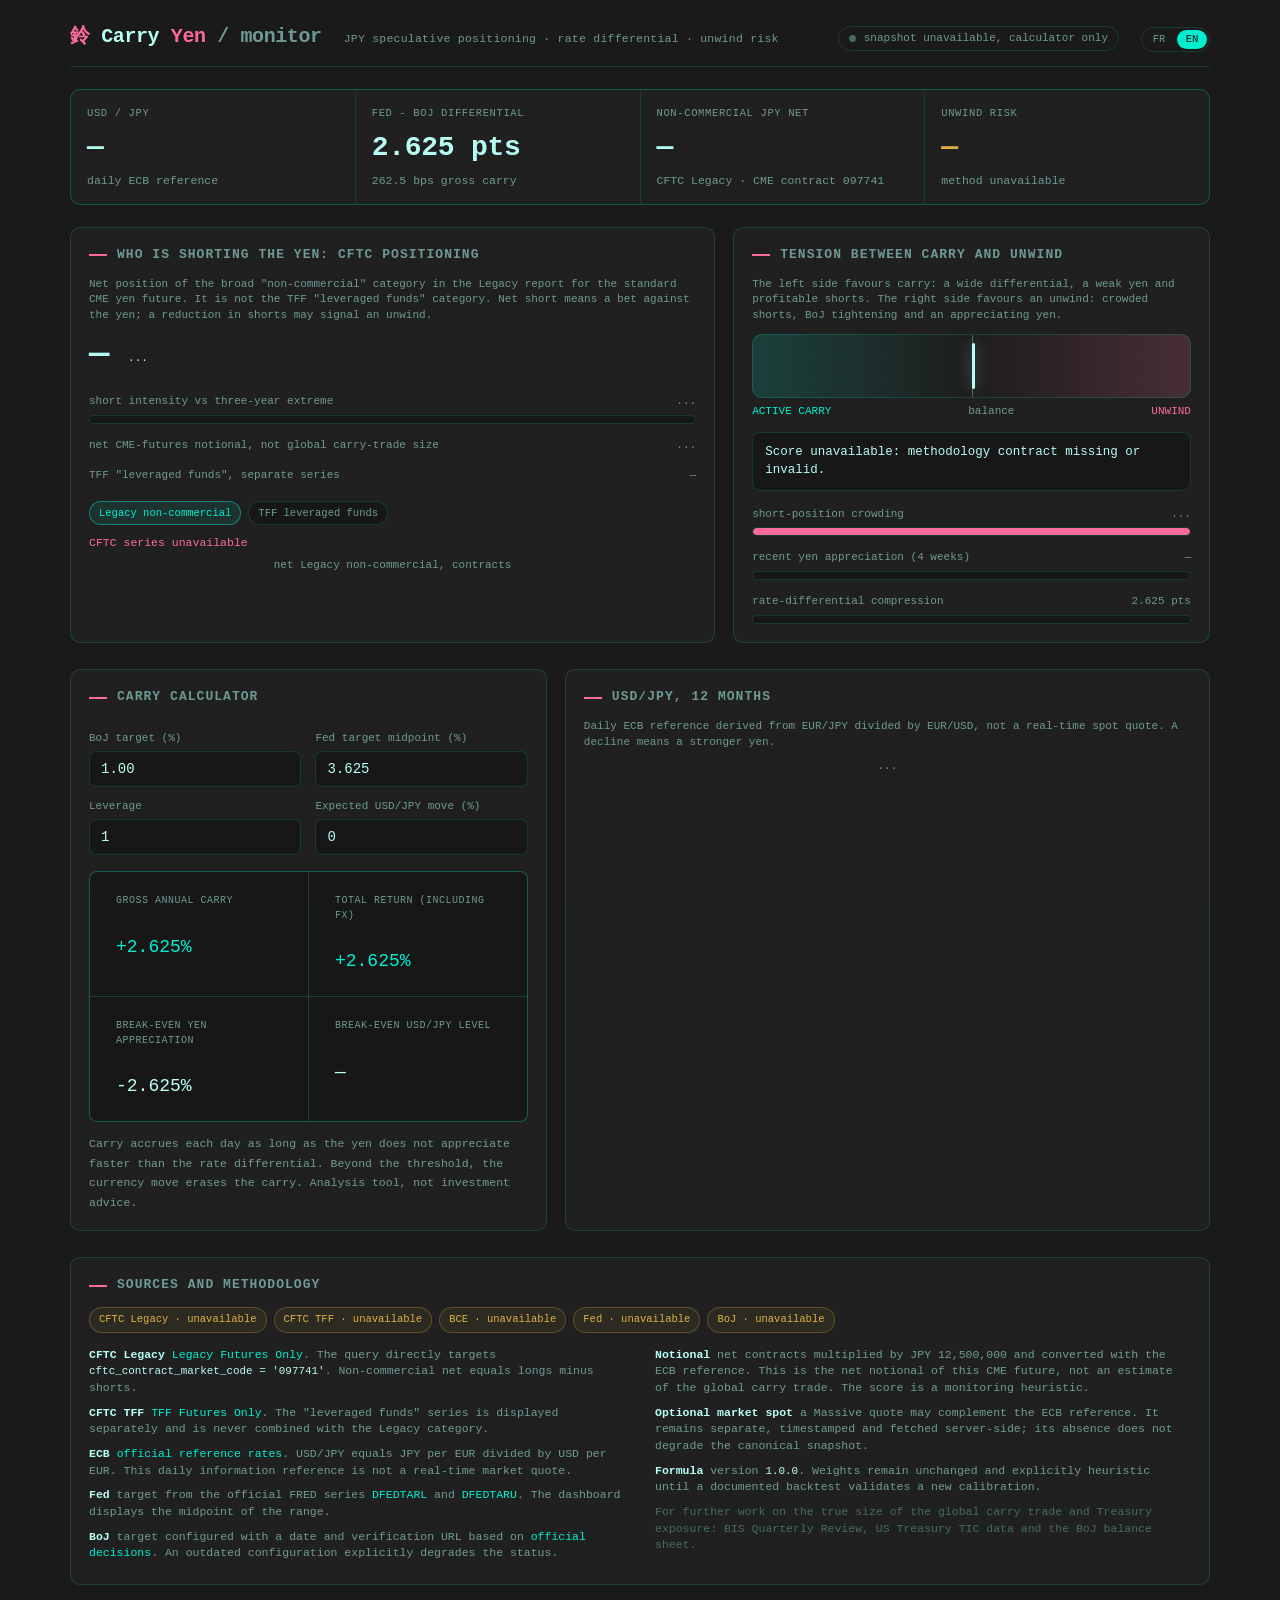
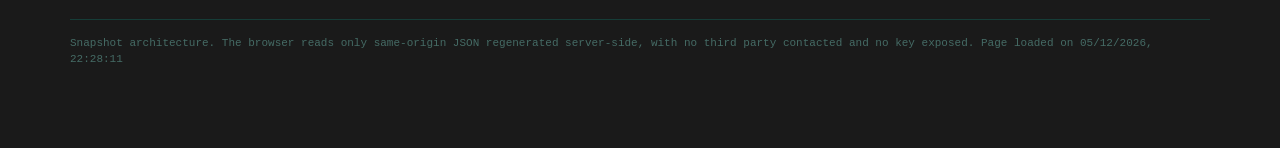
==== web/en/index.html @ 07824691 "feat: add complete English YCT interface" ====
<!doctype html>
<html lang="en">
<head>
<meta charset="utf-8">
<meta name="viewport" content="width=device-width, initial-scale=1">
<meta http-equiv="Content-Security-Policy" content="default-src 'none'; script-src 'self'; style-src 'self' 'unsafe-inline'; img-src 'self' data:; font-src 'self'; connect-src 'self'; base-uri 'none'; frame-ancestors 'none'; form-action 'none'">
<meta name="referrer" content="no-referrer">
<title>Carry Yen, JPY carry-trade and speculative-positioning monitor</title>
<meta name="description" content="Yen carry-trade monitor based on CFTC positioning, the ECB USD/JPY reference and the Fed-BoJ rate differential.">
<link rel="canonical" href="https://yct.l0g.fr/en/">
<link rel="alternate" hreflang="fr" href="https://yct.l0g.fr/">
<link rel="alternate" hreflang="en" href="https://yct.l0g.fr/en/">
<link rel="alternate" hreflang="x-default" href="https://yct.l0g.fr/">
<link rel="stylesheet" href="../app.css?v=ff2c70cbd0ec">
</head>
<body>
<div class="wrap">

  <header class="tape">
    <h1 class="brand"><b>鈴</b> Carry <b>Yen</b> <span class="v">/ monitor</span></h1>
    <div class="tag">JPY speculative positioning &middot; rate differential &middot; unwind risk</div>
    <div class="pill"><span class="dot" id="statusDot"></span><span id="statusTxt">loading...</span></div>
    <nav class="languages" aria-label="Language"><a href="/" lang="fr">FR</a><a href="/en/" lang="en" aria-current="page">EN</a></nav>
  </header>

  <div class="kpis" id="kpis">
    <div class="kpi"><div class="lbl">USD / JPY</div><div class="val" id="kSpot">...</div><div class="sub" id="kSpotSub">daily ECB reference</div><div class="sub market" id="kMarketSub" hidden></div></div>
    <div class="kpi"><div class="lbl">Fed - BoJ differential</div><div class="val" id="kDiff">...</div><div class="sub" id="kDiffSub">annualised gross carry</div></div>
    <div class="kpi"><div class="lbl">Non-commercial JPY net</div><div class="val" id="kNet">...</div><div class="sub" id="kNetSub">CFTC Legacy &middot; CME contract 097741</div></div>
    <div class="kpi"><div class="lbl">Unwind risk</div><div class="val" id="kRisk">...</div><div class="sub" id="kRiskSub">heuristic composite</div></div>
  </div>

  <div class="grid2">
    <section class="card">
      <h2>Who is shorting the yen: CFTC positioning</h2>
      <div class="cap">Net position of the broad "non-commercial" category in the Legacy report for the standard CME yen future. It is not the TFF "leveraged funds" category. Net short means a bet against the yen; a reduction in shorts may signal an unwind.</div>
      <div class="gauge">
        <span class="gnum" id="netBig">...</span><span class="gtag" id="netTag">...</span>
        <div class="meterrow">
          <div class="ml"><span>short intensity vs three-year extreme</span><span id="crowdPct">...</span></div>
          <div class="track"><div class="fill" id="crowdFill" style="width:0%;background:var(--yen)"></div></div>
        </div>
        <div class="meterrow">
          <div class="ml"><span>net CME-futures notional, not global carry-trade size</span><span id="notional">...</span></div>
        </div>
        <div class="meterrow">
          <div class="ml"><span>TFF "leveraged funds", separate series</span><span id="tffNet">...</span></div>
        </div>
      </div>
      <div style="margin-top:18px">
        <div class="series-toggle" aria-label="Displayed positioning series">
          <button type="button" id="toggleLegacy" class="active" aria-pressed="true">Legacy non-commercial</button>
          <button type="button" id="toggleTff" aria-pressed="false">TFF leveraged funds</button>
        </div>
        <div id="cotChart"></div>
        <div class="chartcap"><span id="cotStart"></span><span id="cotChartLabel">non-commercial net, contracts (JPY 12.5m each)</span><span id="cotEnd"></span></div>
      </div>
    </section>

    <section class="card">
      <h2>Tension between carry and unwind</h2>
      <div class="cap">The left side favours carry: a wide differential, a weak yen and profitable shorts. The right side favours an unwind: crowded shorts, BoJ tightening and an appreciating yen.</div>
      <div class="tension"><div class="tcenter"></div><div class="needle" id="needle" style="left:50%"></div></div>
      <div class="tlabels"><span class="l">ACTIVE CARRY</span><span>balance</span><span class="r">UNWIND</span></div>
      <div class="verdict" id="verdict">assessment in progress...</div>
      <div class="meterrow" style="margin-top:16px">
        <div class="ml"><span>short-position crowding</span><span id="c1">...</span></div>
        <div class="track"><div class="fill" id="f1" style="background:var(--yen)"></div></div>
      </div>
      <div class="meterrow">
        <div class="ml"><span>recent yen appreciation (4 weeks)</span><span id="c2">...</span></div>
        <div class="track"><div class="fill" id="f2" style="background:var(--yen)"></div></div>
      </div>
      <div class="meterrow">
        <div class="ml"><span>rate-differential compression</span><span id="c3">...</span></div>
        <div class="track"><div class="fill" id="f3" style="background:var(--yen)"></div></div>
      </div>
    </section>
  </div>

  <div class="grid2 rev">
    <section class="card calc">
      <h2>Carry calculator</h2>
      <div class="calcgrid">
        <div><label for="iBoj">BoJ target (%)</label><input id="iBoj" type="number" step="0.05" value="1.00"></div>
        <div><label for="iFed">Fed target midpoint (%)</label><input id="iFed" type="number" step="0.05" value="3.625"></div>
        <div><label for="iLev">Leverage</label><input id="iLev" type="number" step="0.5" value="1"></div>
        <div><label for="iMove">Expected USD/JPY move (%)</label><input id="iMove" type="number" step="0.5" value="0"></div>
      </div>
      <div class="out">
        <div><div class="ol">Gross annual carry</div><div class="ov" id="oCarry">...</div></div>
        <div><div class="ol">Total return (including FX)</div><div class="ov" id="oTotal">...</div></div>
        <div><div class="ol">Break-even yen appreciation</div><div class="ov" id="oBreak">...</div></div>
        <div><div class="ol">Break-even USD/JPY level</div><div class="ov" id="oLevel">...</div></div>
      </div>
      <div class="note" style="margin-top:12px">Carry accrues each day as long as the yen does not appreciate faster than the rate differential. Beyond the threshold, the currency move erases the carry. Analysis tool, not investment advice.</div>
    </section>

    <section class="card">
      <h2>USD/JPY, 12 months</h2>
      <div class="cap">Daily ECB reference derived from EUR/JPY divided by EUR/USD, not a real-time spot quote. A decline means a stronger yen.</div>
      <div id="fxChart" style="margin-top:8px"></div>
      <div class="chartcap"><span id="fxStart"></span><span id="fxRange">...</span><span id="fxEnd"></span></div>
    </section>
  </div>

  <section class="card">
    <h2>Sources and methodology</h2>
    <div class="sourcehealth" id="sourceHealth" aria-label="Source freshness"></div>
    <div class="sources">
      <p><b style="color:var(--text)">CFTC Legacy</b> <a href="https://publicreporting.cftc.gov/resource/6dca-aqww.json" rel="noopener noreferrer">Legacy Futures Only</a>. The query directly targets <code>cftc_contract_market_code = '097741'</code>. Non-commercial net equals longs minus shorts.</p>
      <p><b style="color:var(--text)">CFTC TFF</b> <a href="https://publicreporting.cftc.gov/resource/gpe5-46if.json" rel="noopener noreferrer">TFF Futures Only</a>. The "leveraged funds" series is displayed separately and is never combined with the Legacy category.</p>
      <p><b style="color:var(--text)">ECB</b> <a href="https://www.ecb.europa.eu/stats/policy_and_exchange_rates/euro_reference_exchange_rates/html/index.en.html" rel="noopener noreferrer">official reference rates</a>. USD/JPY equals JPY per EUR divided by USD per EUR. This daily information reference is not a real-time market quote.</p>
      <p><b style="color:var(--text)">Fed</b> target from the official FRED series <a href="https://fred.stlouisfed.org/series/DFEDTARL" rel="noopener noreferrer">DFEDTARL</a> and <a href="https://fred.stlouisfed.org/series/DFEDTARU" rel="noopener noreferrer">DFEDTARU</a>. The dashboard displays the midpoint of the range.</p>
      <p><b style="color:var(--text)">BoJ</b> target configured with a date and verification URL based on <a href="https://www.boj.or.jp/en/mopo/mpmdeci/index.htm" rel="noopener noreferrer">official decisions</a>. An outdated configuration explicitly degrades the status.</p>
      <p><b style="color:var(--text)">Notional</b> net contracts multiplied by JPY 12,500,000 and converted with the ECB reference. This is the net notional of this CME future, not an estimate of the global carry trade. The score is a monitoring heuristic.</p>
      <p><b style="color:var(--text)">Optional market spot</b> a Massive quote may complement the ECB reference. It remains separate, timestamped and fetched server-side; its absence does not degrade the canonical snapshot.</p>
      <p><b style="color:var(--text)">Formula</b> version <code>1.0.0</code>. Weights remain unchanged and explicitly heuristic until a documented backtest validates a new calibration.</p>
      <p style="color:var(--faint)">For further work on the true size of the global carry trade and Treasury exposure: BIS Quarterly Review, US Treasury TIC data and the BoJ balance sheet.</p>
    </div>
  </section>

  <footer>
    Snapshot architecture. The browser reads only same-origin JSON regenerated server-side, with no third party contacted and no key exposed. <span id="ts"></span>
  </footer>

</div>
<script src="../app.js?v=fd0c85ee4323"></script>
</body>
</html>
---- web/app.css ----
:root{
  --bg:#1a1a1a; --panel:#202020; --panel2:#171717; --line:rgba(0,240,208,.16);
  --text:#b8fff5; --dim:#6f9b94; --faint:#456b65;
  --usd:#00f0d0;        /* pôle dollar / carry actif (accent cyan signature) */
  --yen:#ff6b9d;        /* pôle yen / risque de débouclage (prompt rose) */
  --gold:#e0b341;       /* rendement / neutre (ambre terminal) */
  --ok:#00f0d0;
  --mono:ui-monospace,SFMono-Regular,"SF Mono","Share Tech Mono",Menlo,Consolas,monospace;
  --sans:var(--mono);
}
*{box-sizing:border-box}
html,body{margin:0;background:var(--bg);color:var(--text);font-family:var(--sans)}
body{-webkit-font-smoothing:antialiased;line-height:1.45}
body::after{content:"";position:fixed;inset:0;pointer-events:none;z-index:9;
  background:repeating-linear-gradient(0deg, rgba(0,0,0,0) 0, rgba(0,0,0,0) 2px, rgba(0,0,0,.10) 3px);
  mix-blend-mode:multiply;opacity:.5}
::selection{background:var(--usd);color:#0a0a0a}
a{color:var(--usd);text-decoration:none}
a:hover{background:var(--usd);color:#0a0a0a}
.wrap{max-width:1180px;margin:0 auto;padding:22px 20px 80px}

/* En-tête tape */
header.tape{display:flex;flex-wrap:wrap;align-items:baseline;gap:14px 22px;
  border-bottom:1px solid var(--line);padding-bottom:14px;margin-bottom:22px}
.brand{font-weight:800;font-size:20px;letter-spacing:-.02em;margin:0;line-height:inherit}
.brand b{color:var(--yen)}
.brand .v{color:var(--dim);font-weight:600}
.tag{font-family:var(--mono);font-size:11.5px;color:var(--dim);letter-spacing:.02em}
.pill{margin-left:auto;font-family:var(--mono);font-size:11px;color:var(--dim);
  border:1px solid var(--line);border-radius:999px;padding:4px 10px;display:flex;gap:8px;align-items:center}
.languages{display:flex;gap:3px;font-family:var(--mono);font-size:10.5px;border:1px solid var(--line);border-radius:999px;padding:2px}
.languages a{display:inline-flex;align-items:center;justify-content:center;min-width:30px;padding:2px 7px;border-radius:999px;color:var(--dim)}
.languages a:hover,.languages a:focus-visible{background:rgba(0,240,208,.1);color:var(--text);outline:none}
.languages a[aria-current="page"]{background:var(--usd);color:#0a0a0a}
.dot{width:7px;height:7px;border-radius:50%;background:var(--faint)}
.dot.live{background:var(--ok);box-shadow:0 0 0 0 rgba(0,240,208,.6);animation:p 2.4s infinite}
.dot.warn{background:var(--gold);box-shadow:0 0 8px rgba(224,179,65,.45)}
@keyframes p{0%{box-shadow:0 0 0 0 rgba(0,240,208,.55)}70%{box-shadow:0 0 0 6px rgba(0,240,208,0)}100%{box-shadow:0 0 0 0 rgba(0,240,208,0)}}

/* KPI rangée */
.kpis{display:grid;grid-template-columns:repeat(4,1fr);gap:1px;background:var(--line);
  border:1px solid var(--line);border-radius:10px;overflow:hidden;margin-bottom:22px}
.kpi{background:var(--panel);padding:16px 16px 14px}
.kpi .lbl{font-family:var(--mono);font-size:10.5px;letter-spacing:.06em;text-transform:uppercase;color:var(--dim)}
.kpi .val{font-family:var(--mono);font-size:28px;font-weight:600;margin-top:7px;letter-spacing:-.01em;
  font-variant-numeric:tabular-nums}
.kpi .sub{font-family:var(--mono);font-size:11.5px;color:var(--dim);margin-top:4px;font-variant-numeric:tabular-nums}
.kpi .sub.market{color:var(--gold)}
.up{color:var(--yen)} .down{color:var(--usd)} .flat{color:var(--dim)}

h2{font-size:13px;font-family:var(--mono);letter-spacing:.08em;text-transform:uppercase;
  color:var(--dim);font-weight:600;margin:0 0 12px;display:flex;align-items:center;gap:10px}
h2::before{content:"";width:18px;height:2px;background:var(--yen);display:inline-block}

.grid2{display:grid;grid-template-columns:1.15fr .85fr;gap:18px;margin-bottom:26px}
.grid2.rev{grid-template-columns:.85fr 1.15fr}
.card{background:var(--panel);border:1px solid var(--line);border-radius:10px;padding:18px}
.card .cap{font-family:var(--mono);font-size:11px;color:var(--dim);margin-bottom:6px}

/* Jauge d'attaque (positionnement) */
.gauge{margin-top:6px}
.gnum{font-family:var(--mono);font-size:34px;font-weight:600;font-variant-numeric:tabular-nums;letter-spacing:-.01em}
.gtag{display:inline-block;font-family:var(--mono);font-size:11px;padding:3px 9px;border-radius:5px;margin-left:10px;vertical-align:middle}
.gtag.short{background:rgba(255,107,157,.14);color:var(--yen);border:1px solid rgba(255,107,157,.4)}
.gtag.long{background:rgba(0,240,208,.14);color:var(--usd);border:1px solid rgba(0,240,208,.4)}
.meterrow{margin-top:14px}
.meterrow .ml{display:flex;justify-content:space-between;font-family:var(--mono);font-size:11px;color:var(--dim);margin-bottom:5px}
.track{height:9px;background:var(--panel2);border-radius:6px;position:relative;overflow:hidden;border:1px solid var(--line)}
.fill{height:100%;border-radius:6px;transition:width .6s ease}

/* Barre de tension bipolaire (signature) */
.tension{position:relative;height:64px;margin:10px 0 6px;border-radius:10px;overflow:hidden;
  background:linear-gradient(90deg, rgba(0,240,208,.16), rgba(23,23,23,.2) 50%, rgba(255,107,157,.18));
  border:1px solid var(--line)}
.tcenter{position:absolute;left:50%;top:0;bottom:0;width:1px;background:var(--faint)}
.needle{position:absolute;top:8px;bottom:8px;width:3px;border-radius:3px;background:var(--text);
  box-shadow:0 0 14px rgba(184,255,245,.5);transition:left .7s cubic-bezier(.2,.8,.2,1)}
.tlabels{display:flex;justify-content:space-between;font-family:var(--mono);font-size:11px;color:var(--dim);margin-top:4px}
.tlabels .l{color:var(--usd)} .tlabels .r{color:var(--yen)}
.verdict{font-family:var(--mono);font-size:12.5px;margin-top:12px;padding:10px 12px;border-radius:8px;
  background:var(--panel2);border:1px solid var(--line);color:var(--text)}

/* Calculateur */
.calc label{display:block;font-family:var(--mono);font-size:11px;color:var(--dim);margin:12px 0 4px}
.calc input{width:100%;background:var(--panel2);border:1px solid var(--line);color:var(--text);
  font-family:var(--mono);font-size:14px;padding:9px 11px;border-radius:7px;font-variant-numeric:tabular-nums}
.calc input:focus{outline:none;border-color:var(--usd)}
.calcgrid{display:grid;grid-template-columns:1fr 1fr;gap:0 14px}
.out{margin-top:16px;display:grid;grid-template-columns:1fr 1fr;gap:1px;background:var(--line);border:1px solid var(--line);border-radius:8px;overflow:hidden}
.out div{background:var(--panel2);padding:11px 13px}
.out .ol{font-family:var(--mono);font-size:10px;color:var(--dim);text-transform:uppercase;letter-spacing:.05em}
.out .ov{font-family:var(--mono);font-size:18px;font-variant-numeric:tabular-nums;margin-top:3px}

svg{display:block;width:100%;height:auto}
.chartcap{display:flex;justify-content:space-between;font-family:var(--mono);font-size:11px;color:var(--dim);margin-top:6px}
.series-toggle{display:flex;gap:7px;margin:0 0 10px;flex-wrap:wrap}
.series-toggle button{appearance:none;background:var(--panel2);color:var(--dim);border:1px solid var(--line);
  border-radius:999px;padding:5px 9px;font-family:var(--mono);font-size:10.5px;cursor:pointer}
.series-toggle button:hover,.series-toggle button:focus-visible{border-color:var(--usd);color:var(--text);outline:none}
.series-toggle button.active{background:rgba(0,240,208,.09);border-color:rgba(0,240,208,.45);color:var(--usd)}

.note{font-family:var(--mono);font-size:11.5px;color:var(--dim);line-height:1.7}
.sources{columns:2;column-gap:30px;font-family:var(--mono);font-size:11.5px;color:var(--dim)}
.sources p{margin:0 0 8px;break-inside:avoid}
.sources code{color:var(--text);font-family:var(--mono);font-size:.95em}
.sourcehealth{display:flex;flex-wrap:wrap;gap:7px;margin:0 0 14px}
.sourcechip{display:inline-flex;align-items:center;border-radius:999px;padding:4px 9px;
  font-family:var(--mono);font-size:10.5px;border:1px solid var(--line)}
.sourceok{color:var(--ok);background:rgba(0,240,208,.06)}
.sourcewarn{color:var(--gold);background:rgba(224,179,65,.07);border-color:rgba(224,179,65,.28)}
footer{margin-top:34px;border-top:1px solid var(--line);padding-top:16px;color:var(--faint);font-family:var(--mono);font-size:11px}
.err{color:var(--yen);font-family:var(--mono);font-size:11.5px}
@media(max-width:820px){
  .kpis{grid-template-columns:repeat(2,1fr)}
  .grid2,.grid2.rev{grid-template-columns:1fr}
  .sources{columns:1}
}
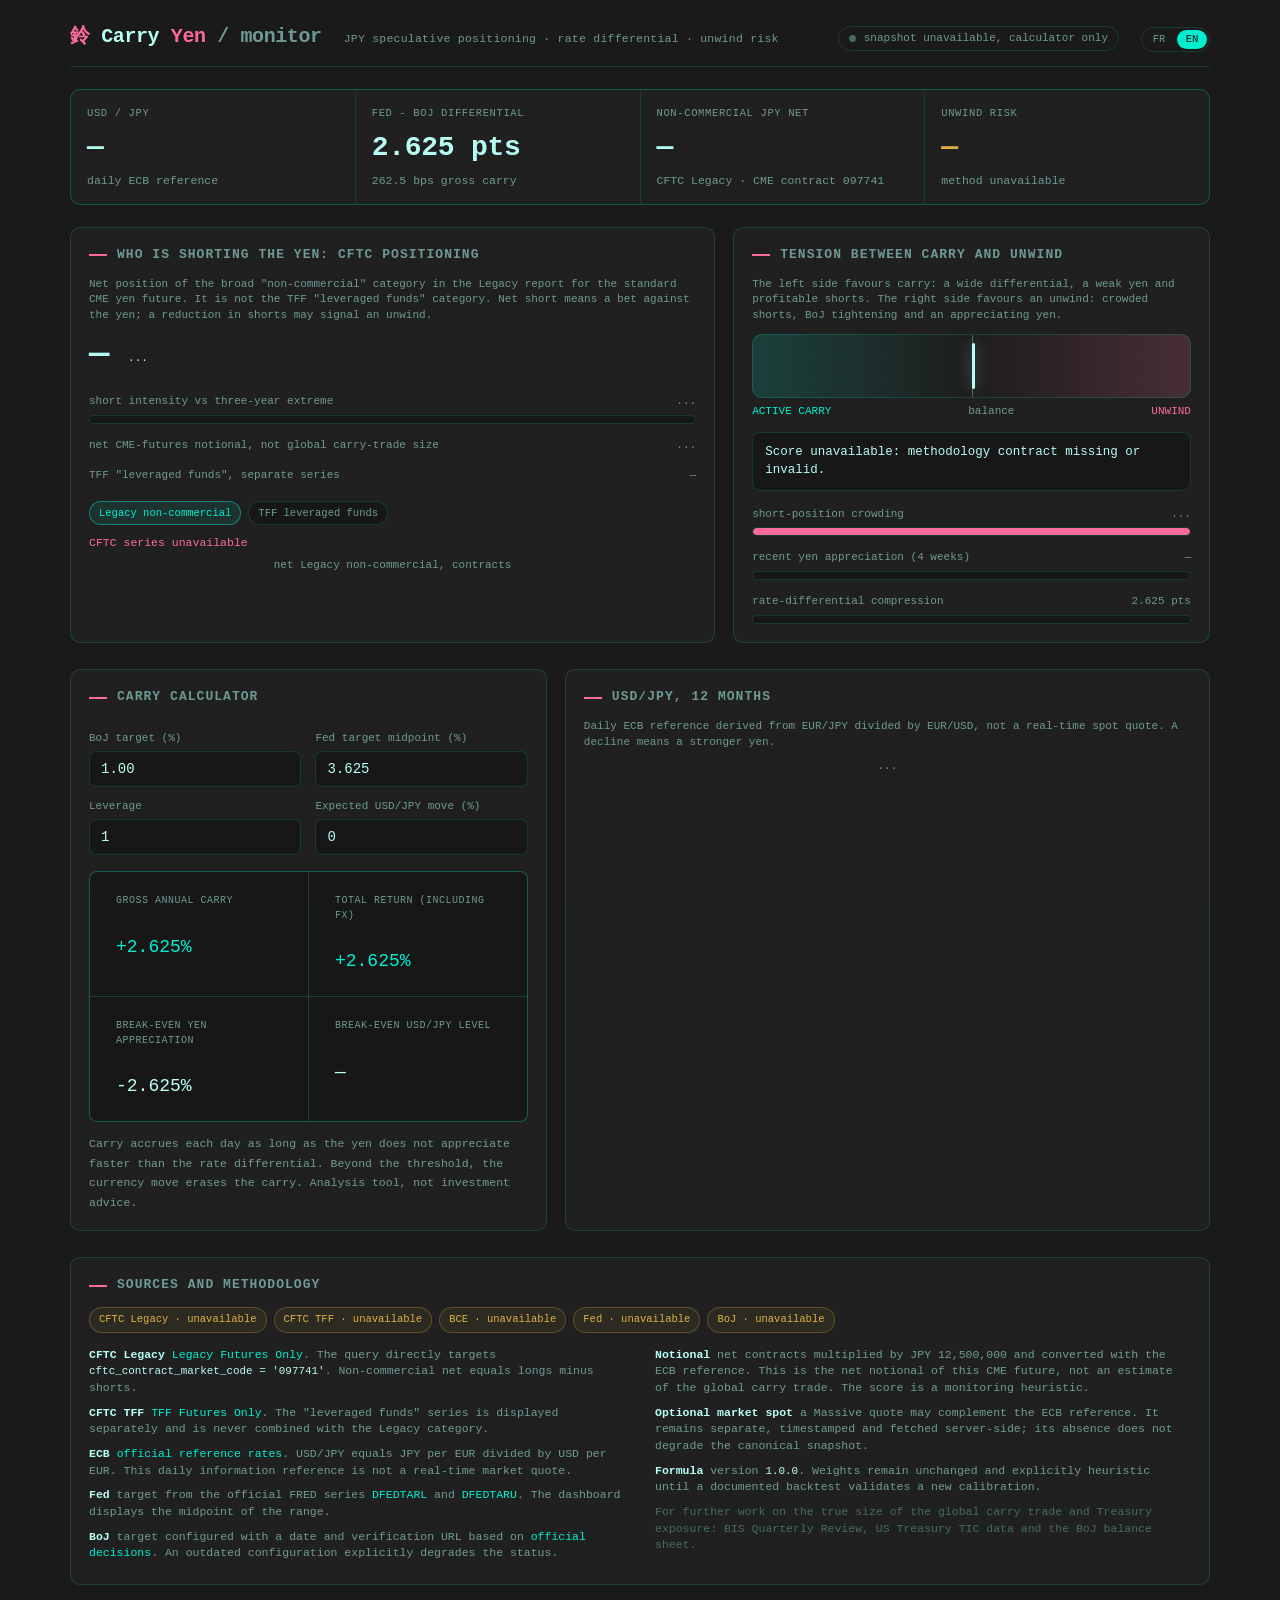
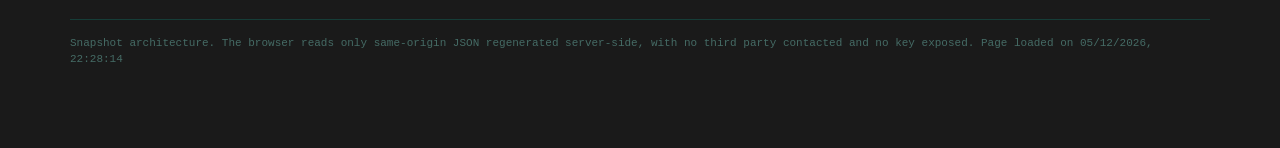
==== commit 25eda3da: "fix: honor BoJ effective dates and CFTC release grace" ====
--- a/web/en/index.html
+++ b/web/en/index.html
@@ -125,6 +125,6 @@
   </footer>
 
 </div>
-<script src="../app.js?v=fd0c85ee4323"></script>
+<script src="../app.js?v=740f3ebc8fdb"></script>
 </body>
 </html>
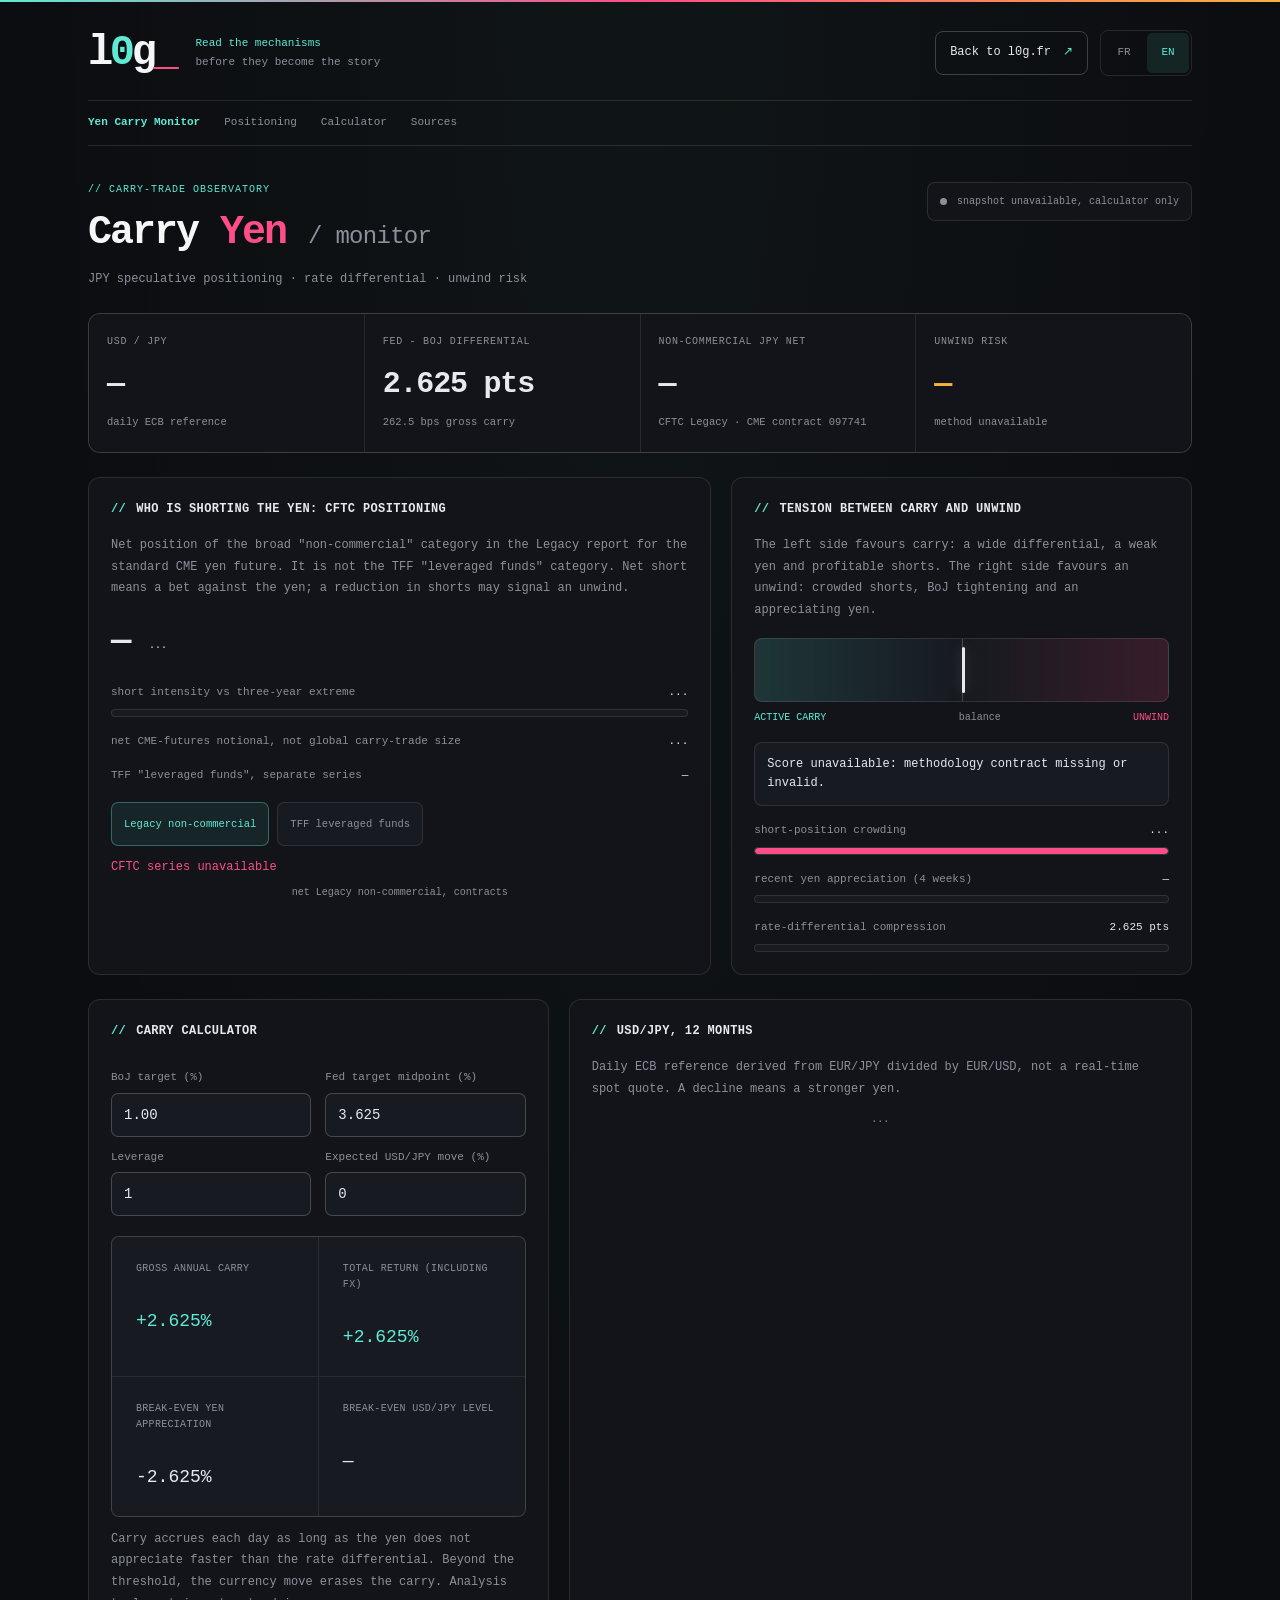
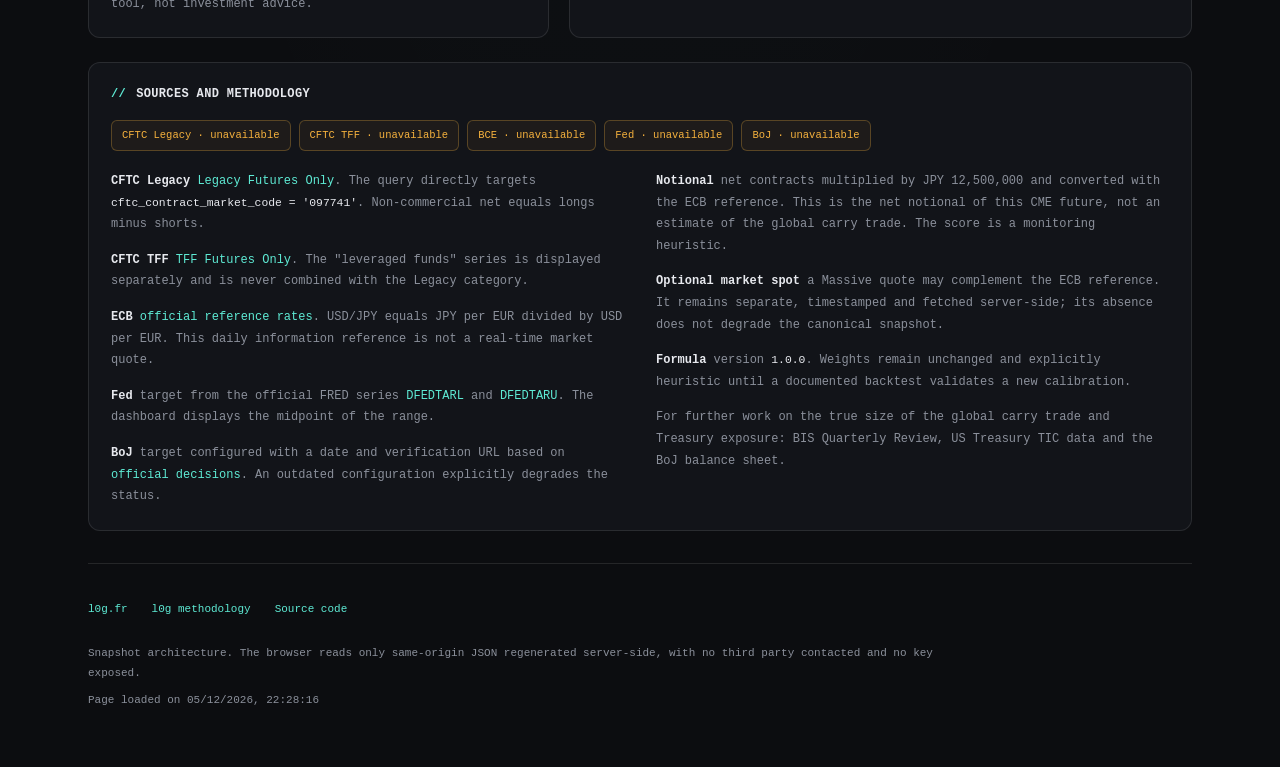
==== commit 844f3401: "style: align YCT with the l0g design and navigation" ====
--- a/web/en/index.html
+++ b/web/en/index.html
@@ -11,16 +11,35 @@
 <link rel="alternate" hreflang="fr" href="https://yct.l0g.fr/">
 <link rel="alternate" hreflang="en" href="https://yct.l0g.fr/en/">
 <link rel="alternate" hreflang="x-default" href="https://yct.l0g.fr/">
-<link rel="stylesheet" href="../app.css?v=ff2c70cbd0ec">
+<link rel="stylesheet" href="../app.css?v=adf0c806bcd7">
 </head>
 <body>
+<a class="skip-link" href="#dashboard">Skip to dashboard</a>
 <div class="wrap">
 
+  <header class="site-header">
+    <a class="site-brand" href="https://l0g.fr/" aria-label="l0g.fr, back to the main site">
+      <span class="wordmark" aria-hidden="true">l<span class="zero">0</span>g<span class="brand-cursor">_</span></span>
+      <span class="site-caption" aria-hidden="true"><span>Read the mechanisms</span>before they become the story</span>
+    </a>
+    <div class="header-actions">
+      <a class="home-link" href="https://l0g.fr/">Back to l0g.fr <span aria-hidden="true">↗</span></a>
+      <nav class="languages" aria-label="Language"><a href="/" lang="fr">FR</a><a href="/en/" lang="en" aria-current="page">EN</a></nav>
+    </div>
+  </header>
+  <nav class="section-nav" aria-label="Monitor sections">
+    <span class="current">Yen Carry Monitor</span>
+    <a href="#positionnement">Positioning</a><a href="#calculateur">Calculator</a><a href="#sources">Sources</a>
+  </nav>
+
+  <main id="dashboard">
   <header class="tape">
-    <h1 class="brand"><b>鈴</b> Carry <b>Yen</b> <span class="v">/ monitor</span></h1>
-    <div class="tag">JPY speculative positioning &middot; rate differential &middot; unwind risk</div>
+    <div class="intro">
+      <p class="eyebrow">// CARRY-TRADE OBSERVATORY</p>
+      <h1 class="brand">Carry <b>Yen</b> <span class="v">/ monitor</span></h1>
+      <div class="tag">JPY speculative positioning &middot; rate differential &middot; unwind risk</div>
+    </div>
     <div class="pill"><span class="dot" id="statusDot"></span><span id="statusTxt">loading...</span></div>
-    <nav class="languages" aria-label="Language"><a href="/" lang="fr">FR</a><a href="/en/" lang="en" aria-current="page">EN</a></nav>
   </header>
 
   <div class="kpis" id="kpis">
@@ -31,7 +50,7 @@
   </div>
 
   <div class="grid2">
-    <section class="card">
+    <section class="card" id="positionnement">
       <h2>Who is shorting the yen: CFTC positioning</h2>
       <div class="cap">Net position of the broad "non-commercial" category in the Legacy report for the standard CME yen future. It is not the TFF "leveraged funds" category. Net short means a bet against the yen; a reduction in shorts may signal an unwind.</div>
       <div class="gauge">
@@ -79,7 +98,7 @@
   </div>
 
   <div class="grid2 rev">
-    <section class="card calc">
+    <section class="card calc" id="calculateur">
       <h2>Carry calculator</h2>
       <div class="calcgrid">
         <div><label for="iBoj">BoJ target (%)</label><input id="iBoj" type="number" step="0.05" value="1.00"></div>
@@ -104,7 +123,7 @@
     </section>
   </div>
 
-  <section class="card">
+  <section class="card" id="sources">
     <h2>Sources and methodology</h2>
     <div class="sourcehealth" id="sourceHealth" aria-label="Source freshness"></div>
     <div class="sources">
@@ -119,12 +138,18 @@
       <p style="color:var(--faint)">For further work on the true size of the global carry trade and Treasury exposure: BIS Quarterly Review, US Treasury TIC data and the BoJ balance sheet.</p>
     </div>
   </section>
+  </main>
 
   <footer>
-    Snapshot architecture. The browser reads only same-origin JSON regenerated server-side, with no third party contacted and no key exposed. <span id="ts"></span>
+    <nav class="footer-links" aria-label="The l0g environment">
+      <a href="https://l0g.fr/">l0g.fr</a>
+      <a href="https://l0g.fr/en/methodology/">l0g methodology</a>
+      <a href="https://github.com/bluetouff/carry-yen-monitor">Source code</a>
+    </nav>
+    <p>Snapshot architecture. The browser reads only same-origin JSON regenerated server-side, with no third party contacted and no key exposed. <span id="ts"></span></p>
   </footer>
 
 </div>
-<script src="../app.js?v=740f3ebc8fdb"></script>
+<script src="../app.js?v=f07c1ad3b6f9"></script>
 </body>
 </html>
--- a/web/app.css
+++ b/web/app.css
@@ -1,117 +1,180 @@
+@font-face{
+  font-family:"JetBrains Mono";
+  font-style:normal;
+  font-weight:100 800;
+  font-display:swap;
+  src:url("/fonts/jetbrains-mono-latin-wght-normal.woff2?v=18be452724bf") format("woff2");
+}
+
+/* Palette partagée avec l0g. Les alias conservent le contrat du moteur YCT. */
 :root{
-  --bg:#1a1a1a; --panel:#202020; --panel2:#171717; --line:rgba(0,240,208,.16);
-  --text:#b8fff5; --dim:#6f9b94; --faint:#456b65;
-  --usd:#00f0d0;        /* pôle dollar / carry actif (accent cyan signature) */
-  --yen:#ff6b9d;        /* pôle yen / risque de débouclage (prompt rose) */
-  --gold:#e0b341;       /* rendement / neutre (ambre terminal) */
-  --ok:#00f0d0;
-  --mono:ui-monospace,SFMono-Regular,"SF Mono","Share Tech Mono",Menlo,Consolas,monospace;
-  --sans:var(--mono);
+  color-scheme:dark;
+  --color-ink:#0c0d10; --color-surface:#121419; --color-surface-2:#171a20;
+  --color-line:rgba(255,255,255,.10); --color-line-strong:rgba(255,255,255,.20);
+  --color-paper:#e7e9ee; --color-bright:#f5f6f8; --color-muted:#8b909b;
+  --color-signal:#5eead4; --color-accent:#ff4d87; --color-amber:#f5b13d;
+  --bg:var(--color-ink); --panel:var(--color-surface); --panel2:var(--color-surface-2);
+  --line:var(--color-line); --line-strong:var(--color-line-strong);
+  --text:var(--color-paper); --dim:var(--color-muted); --faint:var(--color-muted);
+  --usd:var(--color-signal); --yen:var(--color-accent); --gold:var(--color-amber); --ok:var(--color-signal);
+  --mono:"JetBrains Mono",ui-monospace,SFMono-Regular,Menlo,Consolas,monospace;
 }
 *{box-sizing:border-box}
-html,body{margin:0;background:var(--bg);color:var(--text);font-family:var(--sans)}
-body{-webkit-font-smoothing:antialiased;line-height:1.45}
-body::after{content:"";position:fixed;inset:0;pointer-events:none;z-index:9;
-  background:repeating-linear-gradient(0deg, rgba(0,0,0,0) 0, rgba(0,0,0,0) 2px, rgba(0,0,0,.10) 3px);
-  mix-blend-mode:multiply;opacity:.5}
-::selection{background:var(--usd);color:#0a0a0a}
-a{color:var(--usd);text-decoration:none}
-a:hover{background:var(--usd);color:#0a0a0a}
-.wrap{max-width:1180px;margin:0 auto;padding:22px 20px 80px}
+html{scroll-behavior:smooth;scroll-padding-top:24px}
+html,body{margin:0;background:var(--bg);color:var(--text);font-family:var(--mono)}
+body{-webkit-font-smoothing:antialiased;line-height:1.6;
+  background:radial-gradient(ellipse at 50% 0,rgba(94,234,212,.035),transparent 600px),var(--bg)}
+body::before{content:"";display:block;height:2px;background:linear-gradient(90deg,var(--usd),var(--yen),var(--gold))}
+::selection{background:var(--usd);color:var(--bg)}
+a{color:var(--usd);text-decoration:none;text-underline-offset:4px}
+a:hover{text-decoration:underline}
+a:focus-visible,button:focus-visible,input:focus-visible{outline:2px solid var(--usd);outline-offset:4px}
+.wrap{max-width:1152px;margin:0 auto;padding:28px 24px 56px}
+.skip-link{position:absolute;left:16px;top:-100px;z-index:10;padding:12px;background:var(--usd);color:var(--bg);border-radius:8px}
+.skip-link:focus{top:12px}
 
-/* En-tête tape */
-header.tape{display:flex;flex-wrap:wrap;align-items:baseline;gap:14px 22px;
-  border-bottom:1px solid var(--line);padding-bottom:14px;margin-bottom:22px}
-.brand{font-weight:800;font-size:20px;letter-spacing:-.02em;margin:0;line-height:inherit}
+/* Navigation de l'environnement l0g, indépendante des données financières. */
+.site-header{display:flex;align-items:center;justify-content:space-between;gap:24px;padding-bottom:24px}
+.site-brand{display:flex;align-items:center;gap:20px;color:var(--text)}
+.site-brand:hover{text-decoration:none}
+.wordmark{font-size:42px;font-weight:700;line-height:1;letter-spacing:-.08em;color:var(--color-bright);white-space:nowrap}
+.wordmark .zero{color:var(--usd)}
+.brand-cursor{color:var(--yen)}
+.site-caption{font-size:11px;line-height:1.7;color:var(--dim)}
+.site-caption span{display:block;color:var(--usd)}
+.header-actions{display:flex;align-items:center;gap:12px;flex-shrink:0}
+.home-link{display:inline-flex;align-items:center;justify-content:center;gap:12px;min-height:44px;
+  padding:9px 14px;border:1px solid var(--line-strong);border-radius:8px;color:var(--text);font-size:12px}
+.home-link:hover{border-color:var(--usd);color:var(--usd);text-decoration:none;background:rgba(94,234,212,.04)}
+.home-link span{color:var(--usd)}
+.languages{display:flex;gap:2px;border:1px solid var(--line);border-radius:8px;padding:2px}
+.languages a{display:inline-flex;align-items:center;justify-content:center;min-width:42px;min-height:40px;
+  border-radius:5px;color:var(--dim);font-size:11px}
+.languages a:hover{color:var(--text);text-decoration:none;background:var(--panel2)}
+.languages a[aria-current="page"]{background:rgba(94,234,212,.10);color:var(--usd)}
+.section-nav{display:flex;flex-wrap:wrap;align-items:center;gap:8px 24px;border-top:1px solid var(--line);
+  border-bottom:1px solid var(--line);margin-bottom:36px;font-size:11px}
+.section-nav .current{color:var(--usd);font-weight:600;padding:12px 0}
+.section-nav a{display:inline-flex;align-items:center;min-height:44px;color:var(--dim)}
+.section-nav a:hover{color:var(--text)}
+
+/* Introduction et état opérationnel. */
+.tape{display:flex;flex-wrap:wrap;align-items:flex-start;justify-content:space-between;gap:20px;margin-bottom:24px}
+.intro{flex:1 1 480px;min-width:0}
+.eyebrow{font-size:10px;letter-spacing:.10em;color:var(--usd);margin:0 0 10px}
+.brand{font-weight:700;font-size:clamp(27px,4vw,40px);letter-spacing:-.05em;margin:0;line-height:1.25;color:var(--color-bright)}
 .brand b{color:var(--yen)}
-.brand .v{color:var(--dim);font-weight:600}
-.tag{font-family:var(--mono);font-size:11.5px;color:var(--dim);letter-spacing:.02em}
-.pill{margin-left:auto;font-family:var(--mono);font-size:11px;color:var(--dim);
-  border:1px solid var(--line);border-radius:999px;padding:4px 10px;display:flex;gap:8px;align-items:center}
-.languages{display:flex;gap:3px;font-family:var(--mono);font-size:10.5px;border:1px solid var(--line);border-radius:999px;padding:2px}
-.languages a{display:inline-flex;align-items:center;justify-content:center;min-width:30px;padding:2px 7px;border-radius:999px;color:var(--dim)}
-.languages a:hover,.languages a:focus-visible{background:rgba(0,240,208,.1);color:var(--text);outline:none}
-.languages a[aria-current="page"]{background:var(--usd);color:#0a0a0a}
-.dot{width:7px;height:7px;border-radius:50%;background:var(--faint)}
-.dot.live{background:var(--ok);box-shadow:0 0 0 0 rgba(0,240,208,.6);animation:p 2.4s infinite}
-.dot.warn{background:var(--gold);box-shadow:0 0 8px rgba(224,179,65,.45)}
-@keyframes p{0%{box-shadow:0 0 0 0 rgba(0,240,208,.55)}70%{box-shadow:0 0 0 6px rgba(0,240,208,0)}100%{box-shadow:0 0 0 0 rgba(0,240,208,0)}}
+.brand .v{color:var(--dim);font-weight:400;font-size:.6em;letter-spacing:-.03em}
+.tag{font-size:12px;color:var(--dim);margin-top:12px;max-width:680px}
+.pill{max-width:100%;font-size:10px;line-height:1.7;color:var(--dim);background:var(--panel);
+  border:1px solid var(--line);border-radius:8px;padding:10px 12px;display:flex;gap:10px;align-items:center}
+.dot{width:7px;height:7px;flex-shrink:0;border-radius:50%;background:var(--faint)}
+.dot.live{background:var(--ok);animation:p 2.4s infinite}
+.dot.warn{background:var(--gold)}
+@keyframes p{0%,100%{box-shadow:0 0 0 0 rgba(94,234,212,0)}50%{box-shadow:0 0 0 5px rgba(94,234,212,.12)}}
 
-/* KPI rangée */
-.kpis{display:grid;grid-template-columns:repeat(4,1fr);gap:1px;background:var(--line);
-  border:1px solid var(--line);border-radius:10px;overflow:hidden;margin-bottom:22px}
-.kpi{background:var(--panel);padding:16px 16px 14px}
-.kpi .lbl{font-family:var(--mono);font-size:10.5px;letter-spacing:.06em;text-transform:uppercase;color:var(--dim)}
-.kpi .val{font-family:var(--mono);font-size:28px;font-weight:600;margin-top:7px;letter-spacing:-.01em;
-  font-variant-numeric:tabular-nums}
-.kpi .sub{font-family:var(--mono);font-size:11.5px;color:var(--dim);margin-top:4px;font-variant-numeric:tabular-nums}
+/* Indicateurs et panneaux. */
+.kpis{display:grid;grid-template-columns:repeat(4,minmax(0,1fr));gap:1px;background:var(--line);
+  border:1px solid var(--line);border-radius:12px;overflow:hidden;margin-bottom:24px}
+.kpi{background:var(--panel);padding:20px 18px}
+.kpi .lbl{font-size:10px;letter-spacing:.07em;text-transform:uppercase;color:var(--dim)}
+.kpi .val{font-size:30px;font-weight:600;margin-top:10px;letter-spacing:-.04em;font-variant-numeric:tabular-nums}
+.kpi .sub{font-size:10.5px;line-height:1.7;color:var(--dim);margin-top:6px;font-variant-numeric:tabular-nums}
 .kpi .sub.market{color:var(--gold)}
 .up{color:var(--yen)} .down{color:var(--usd)} .flat{color:var(--dim)}
-
-h2{font-size:13px;font-family:var(--mono);letter-spacing:.08em;text-transform:uppercase;
-  color:var(--dim);font-weight:600;margin:0 0 12px;display:flex;align-items:center;gap:10px}
-h2::before{content:"";width:18px;height:2px;background:var(--yen);display:inline-block}
-
-.grid2{display:grid;grid-template-columns:1.15fr .85fr;gap:18px;margin-bottom:26px}
-.grid2.rev{grid-template-columns:.85fr 1.15fr}
-.card{background:var(--panel);border:1px solid var(--line);border-radius:10px;padding:18px}
-.card .cap{font-family:var(--mono);font-size:11px;color:var(--dim);margin-bottom:6px}
-
-/* Jauge d'attaque (positionnement) */
-.gauge{margin-top:6px}
-.gnum{font-family:var(--mono);font-size:34px;font-weight:600;font-variant-numeric:tabular-nums;letter-spacing:-.01em}
-.gtag{display:inline-block;font-family:var(--mono);font-size:11px;padding:3px 9px;border-radius:5px;margin-left:10px;vertical-align:middle}
-.gtag.short{background:rgba(255,107,157,.14);color:var(--yen);border:1px solid rgba(255,107,157,.4)}
-.gtag.long{background:rgba(0,240,208,.14);color:var(--usd);border:1px solid rgba(0,240,208,.4)}
-.meterrow{margin-top:14px}
-.meterrow .ml{display:flex;justify-content:space-between;font-family:var(--mono);font-size:11px;color:var(--dim);margin-bottom:5px}
-.track{height:9px;background:var(--panel2);border-radius:6px;position:relative;overflow:hidden;border:1px solid var(--line)}
+h2{font-size:12px;letter-spacing:.03em;text-transform:uppercase;color:var(--text);font-weight:600;
+  margin:0 0 16px;display:flex;align-items:baseline;gap:10px;line-height:1.6}
+h2::before{content:"//";color:var(--usd);flex-shrink:0}
+.grid2{display:grid;grid-template-columns:minmax(0,1.15fr) minmax(0,.85fr);gap:20px;margin-bottom:24px}
+.grid2.rev{grid-template-columns:minmax(0,.85fr) minmax(0,1.15fr)}
+.card{min-width:0;background:var(--panel);border:1px solid var(--line);border-radius:12px;padding:22px}
+.card .cap{font-size:12px;line-height:1.8;color:var(--dim);margin-bottom:12px}
+.gauge{margin-top:14px}
+.gnum{font-size:34px;font-weight:600;font-variant-numeric:tabular-nums;letter-spacing:-.04em}
+.gtag{display:inline-block;font-size:10px;padding:4px 9px;border-radius:5px;margin-left:10px;vertical-align:middle}
+.gtag.short{background:rgba(255,77,135,.10);color:var(--yen);border:1px solid rgba(255,77,135,.30)}
+.gtag.long{background:rgba(94,234,212,.10);color:var(--usd);border:1px solid rgba(94,234,212,.30)}
+.meterrow{margin-top:16px}
+.meterrow .ml{display:flex;flex-wrap:wrap;justify-content:space-between;gap:6px 16px;font-size:11px;color:var(--dim);margin-bottom:7px}
+.meterrow .ml span:first-child{flex:1 1 160px}
+.meterrow .ml span:last-child{color:var(--text)}
+.track{height:8px;background:var(--panel2);border-radius:6px;overflow:hidden;border:1px solid var(--line)}
 .fill{height:100%;border-radius:6px;transition:width .6s ease}
 
-/* Barre de tension bipolaire (signature) */
-.tension{position:relative;height:64px;margin:10px 0 6px;border-radius:10px;overflow:hidden;
-  background:linear-gradient(90deg, rgba(0,240,208,.16), rgba(23,23,23,.2) 50%, rgba(255,107,157,.18));
-  border:1px solid var(--line)}
-.tcenter{position:absolute;left:50%;top:0;bottom:0;width:1px;background:var(--faint)}
+/* Tension entre portage et débouclage. */
+.tension{position:relative;height:64px;margin:16px 0 8px;border-radius:8px;overflow:hidden;
+  background:linear-gradient(90deg,rgba(94,234,212,.16),var(--panel2) 50%,rgba(255,77,135,.16));border:1px solid var(--line)}
+.tcenter{position:absolute;left:50%;top:0;bottom:0;width:1px;background:var(--line-strong)}
 .needle{position:absolute;top:8px;bottom:8px;width:3px;border-radius:3px;background:var(--text);
-  box-shadow:0 0 14px rgba(184,255,245,.5);transition:left .7s cubic-bezier(.2,.8,.2,1)}
-.tlabels{display:flex;justify-content:space-between;font-family:var(--mono);font-size:11px;color:var(--dim);margin-top:4px}
+  box-shadow:0 0 14px rgba(231,233,238,.25);transition:left .7s cubic-bezier(.2,.8,.2,1)}
+.tlabels{display:flex;justify-content:space-between;gap:8px;font-size:10px;color:var(--dim);margin-top:4px}
 .tlabels .l{color:var(--usd)} .tlabels .r{color:var(--yen)}
-.verdict{font-family:var(--mono);font-size:12.5px;margin-top:12px;padding:10px 12px;border-radius:8px;
-  background:var(--panel2);border:1px solid var(--line);color:var(--text)}
+.verdict{font-size:12px;margin-top:16px;padding:12px;border-radius:8px;background:var(--panel2);border:1px solid var(--line);color:var(--text)}
 
-/* Calculateur */
-.calc label{display:block;font-family:var(--mono);font-size:11px;color:var(--dim);margin:12px 0 4px}
-.calc input{width:100%;background:var(--panel2);border:1px solid var(--line);color:var(--text);
-  font-family:var(--mono);font-size:14px;padding:9px 11px;border-radius:7px;font-variant-numeric:tabular-nums}
-.calc input:focus{outline:none;border-color:var(--usd)}
-.calcgrid{display:grid;grid-template-columns:1fr 1fr;gap:0 14px}
-.out{margin-top:16px;display:grid;grid-template-columns:1fr 1fr;gap:1px;background:var(--line);border:1px solid var(--line);border-radius:8px;overflow:hidden}
-.out div{background:var(--panel2);padding:11px 13px}
-.out .ol{font-family:var(--mono);font-size:10px;color:var(--dim);text-transform:uppercase;letter-spacing:.05em}
-.out .ov{font-family:var(--mono);font-size:18px;font-variant-numeric:tabular-nums;margin-top:3px}
+/* Calculateur, uniquement local au navigateur. */
+.calc label{display:block;font-size:11px;color:var(--dim);margin:12px 0 6px}
+.calc input{width:100%;min-height:44px;background:var(--panel2);border:1px solid var(--line-strong);color:var(--text);
+  font-family:var(--mono);font-size:14px;padding:10px 12px;border-radius:7px;font-variant-numeric:tabular-nums}
+.calc input:focus{border-color:var(--usd)}
+.calcgrid{display:grid;grid-template-columns:repeat(2,minmax(0,1fr));gap:0 14px}
+.out{margin-top:20px;display:grid;grid-template-columns:repeat(2,minmax(0,1fr));gap:1px;background:var(--line);
+  border:1px solid var(--line);border-radius:8px;overflow:hidden}
+.out div{background:var(--panel2);padding:12px}
+.out .ol{font-size:10px;color:var(--dim);text-transform:uppercase;letter-spacing:.03em}
+.out .ov{font-size:18px;font-variant-numeric:tabular-nums;margin-top:6px}
 
+/* Graphiques et provenance. */
 svg{display:block;width:100%;height:auto}
-.chartcap{display:flex;justify-content:space-between;font-family:var(--mono);font-size:11px;color:var(--dim);margin-top:6px}
-.series-toggle{display:flex;gap:7px;margin:0 0 10px;flex-wrap:wrap}
-.series-toggle button{appearance:none;background:var(--panel2);color:var(--dim);border:1px solid var(--line);
-  border-radius:999px;padding:5px 9px;font-family:var(--mono);font-size:10.5px;cursor:pointer}
-.series-toggle button:hover,.series-toggle button:focus-visible{border-color:var(--usd);color:var(--text);outline:none}
-.series-toggle button.active{background:rgba(0,240,208,.09);border-color:rgba(0,240,208,.45);color:var(--usd)}
+.chartcap{display:flex;flex-wrap:wrap;justify-content:space-between;gap:6px 14px;font-size:10px;color:var(--dim);margin-top:8px}
+.chartcap span:nth-child(2){flex:1 1 180px;text-align:center}
+.series-toggle{display:flex;gap:8px;margin:0 0 12px;flex-wrap:wrap}
+.series-toggle button{appearance:none;min-height:44px;background:var(--panel2);color:var(--dim);border:1px solid var(--line);
+  border-radius:7px;padding:8px 12px;font-family:var(--mono);font-size:10.5px;cursor:pointer}
+.series-toggle button:hover{border-color:var(--usd);color:var(--text)}
+.series-toggle button.active{background:rgba(94,234,212,.08);border-color:rgba(94,234,212,.35);color:var(--usd)}
+.note{font-size:12px;color:var(--dim);line-height:1.8}
+.sources{columns:2;column-gap:32px;font-size:12px;color:var(--dim);line-height:1.8;overflow-wrap:anywhere}
+.sources p{margin:0 0 14px;break-inside:avoid}
+.sources code{color:var(--text);font-family:var(--mono);font-size:.95em}
+.sourcehealth{display:flex;flex-wrap:wrap;gap:8px;margin:0 0 20px}
+.sourcechip{display:inline-flex;align-items:center;border-radius:6px;padding:6px 10px;font-size:10.5px;border:1px solid var(--line)}
+.sourceok{color:var(--ok);background:rgba(94,234,212,.04)}
+.sourcewarn{color:var(--gold);background:rgba(245,177,61,.05);border-color:rgba(245,177,61,.28)}
+footer{margin-top:32px;border-top:1px solid var(--line);padding-top:24px;color:var(--dim);font-size:11px;line-height:1.8}
+.footer-links{display:flex;flex-wrap:wrap;gap:12px 24px;margin-bottom:12px}
+.footer-links a{display:inline-flex;align-items:center;min-height:44px}
+footer p{margin:0;max-width:860px}
+#ts{display:block;margin-top:8px}
+.err{color:var(--yen);font-size:12px}
 
-.note{font-family:var(--mono);font-size:11.5px;color:var(--dim);line-height:1.7}
-.sources{columns:2;column-gap:30px;font-family:var(--mono);font-size:11.5px;color:var(--dim)}
-.sources p{margin:0 0 8px;break-inside:avoid}
-.sources code{color:var(--text);font-family:var(--mono);font-size:.95em}
-.sourcehealth{display:flex;flex-wrap:wrap;gap:7px;margin:0 0 14px}
-.sourcechip{display:inline-flex;align-items:center;border-radius:999px;padding:4px 9px;
-  font-family:var(--mono);font-size:10.5px;border:1px solid var(--line)}
-.sourceok{color:var(--ok);background:rgba(0,240,208,.06)}
-.sourcewarn{color:var(--gold);background:rgba(224,179,65,.07);border-color:rgba(224,179,65,.28)}
-footer{margin-top:34px;border-top:1px solid var(--line);padding-top:16px;color:var(--faint);font-family:var(--mono);font-size:11px}
-.err{color:var(--yen);font-family:var(--mono);font-size:11.5px}
-@media(max-width:820px){
-  .kpis{grid-template-columns:repeat(2,1fr)}
-  .grid2,.grid2.rev{grid-template-columns:1fr}
+@media(max-width:960px){
+  .site-caption{display:none}
+  .kpis{grid-template-columns:repeat(2,minmax(0,1fr))}
+  .grid2,.grid2.rev{grid-template-columns:minmax(0,1fr)}
   .sources{columns:1}
 }
+@media(max-width:540px){
+  .wrap{padding:22px 16px 40px}
+  .site-header{flex-wrap:wrap;gap:20px;padding-bottom:20px}
+  .wordmark{font-size:36px}
+  .header-actions{width:100%;justify-content:space-between}
+  .section-nav{gap:4px 18px;margin-bottom:28px}
+  .section-nav .current{width:100%;padding-bottom:0}
+  .brand .v{display:block;margin-top:8px}
+  .card{padding:18px 16px}
+  .kpi{padding:16px 12px}
+  .kpi .val{font-size:25px}
+  .kpi .lbl{font-size:9px}
+  .kpi .sub{font-size:10px}
+  .gnum{font-size:30px}
+  .tlabels{font-size:9px}
+  .chartcap span:nth-child(2){flex-basis:100%;order:1}
+}
+@media(max-width:360px){
+  .kpi .val{font-size:21px}
+}
+@media(prefers-reduced-motion:reduce){
+  html{scroll-behavior:auto}
+  .dot.live{animation:none}
+  .fill,.needle{transition:none}
+}
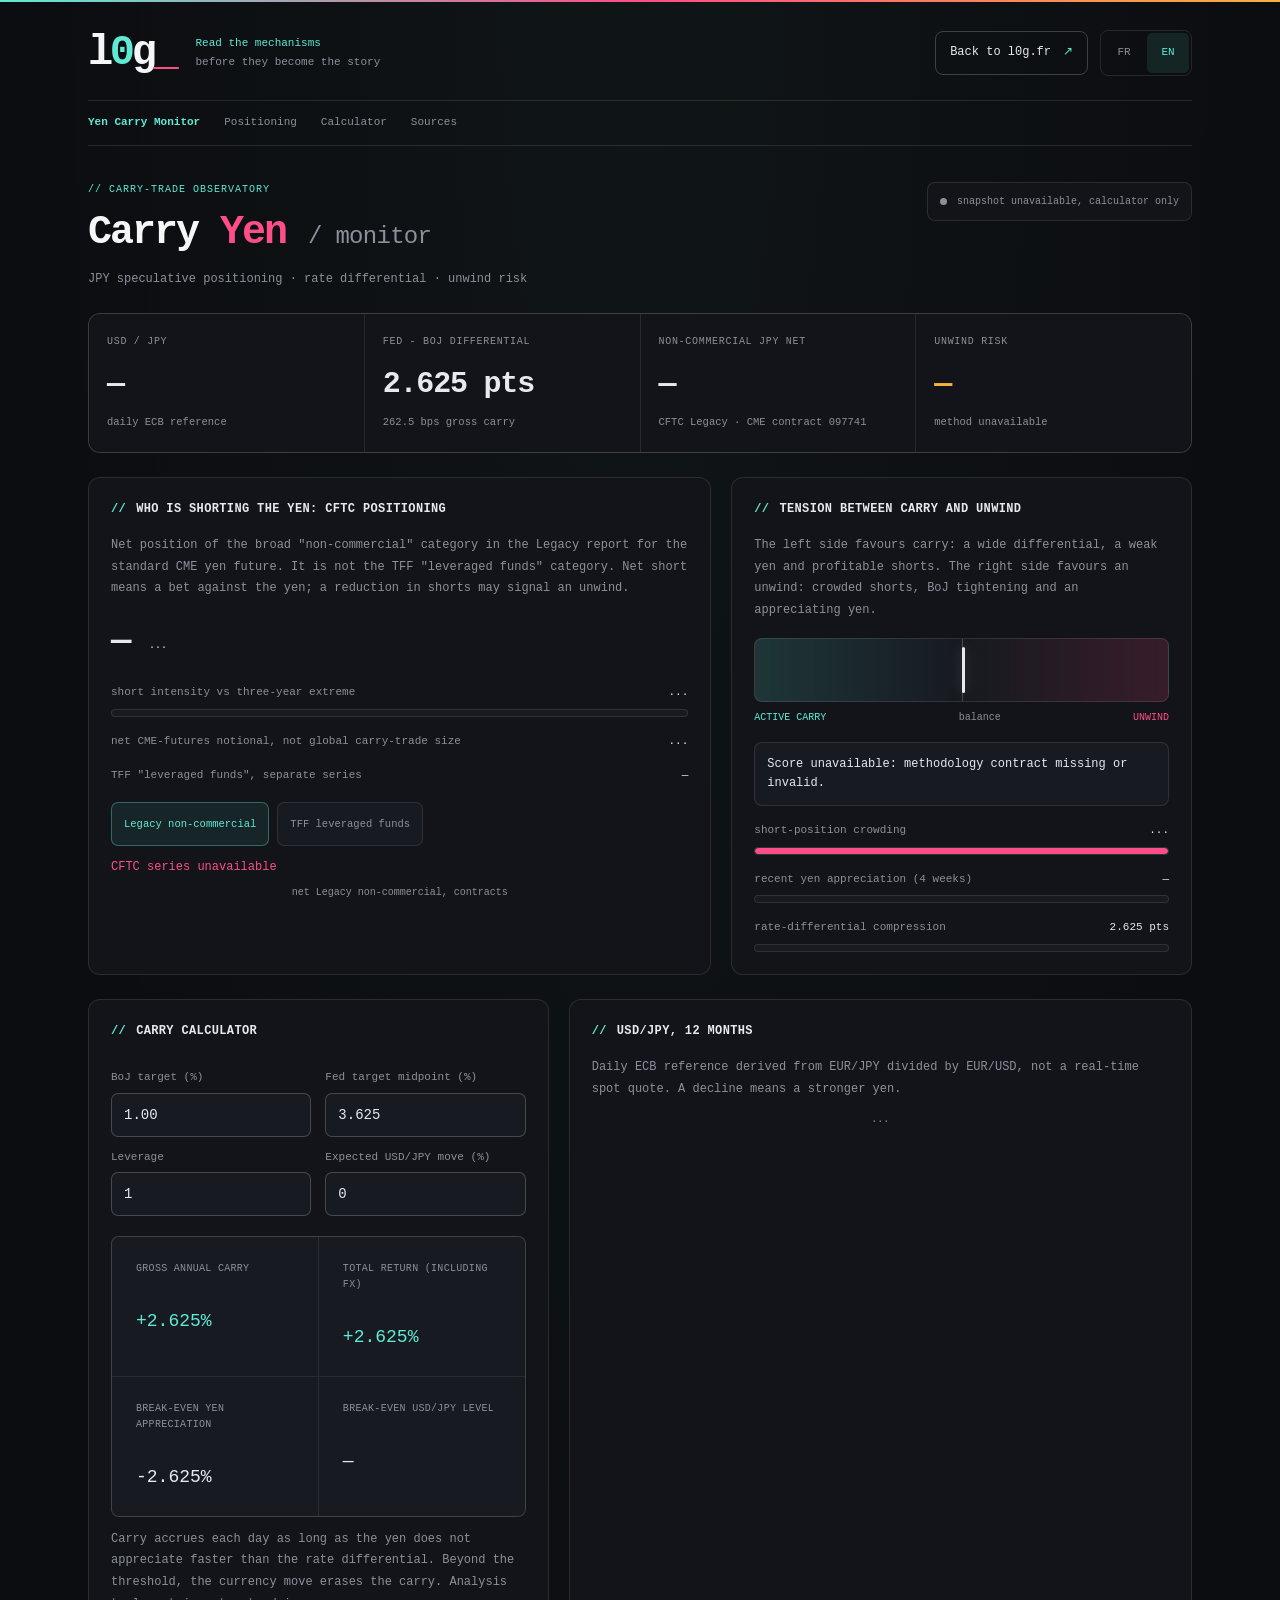
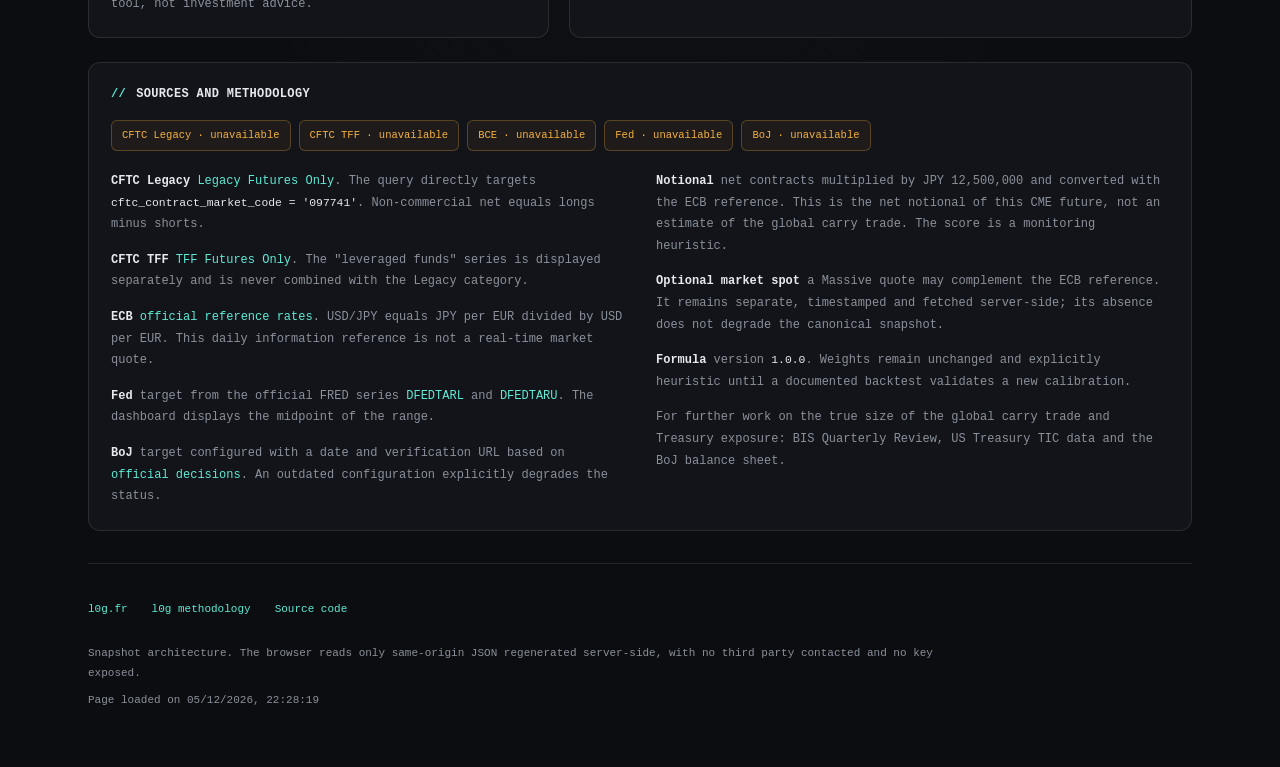
==== commit c3e405ac: "feat: add shared l0g favicons to YCT" ====
--- a/web/en/index.html
+++ b/web/en/index.html
@@ -11,6 +11,8 @@
 <link rel="alternate" hreflang="fr" href="https://yct.l0g.fr/">
 <link rel="alternate" hreflang="en" href="https://yct.l0g.fr/en/">
 <link rel="alternate" hreflang="x-default" href="https://yct.l0g.fr/">
+<link rel="icon" type="image/x-icon" sizes="32x32" href="/favicon.ico?v=378ebed8b571">
+<link rel="icon" type="image/svg+xml" sizes="any" href="/favicon.svg?v=73ff2df7e3dc">
 <link rel="stylesheet" href="../app.css?v=adf0c806bcd7">
 </head>
 <body>
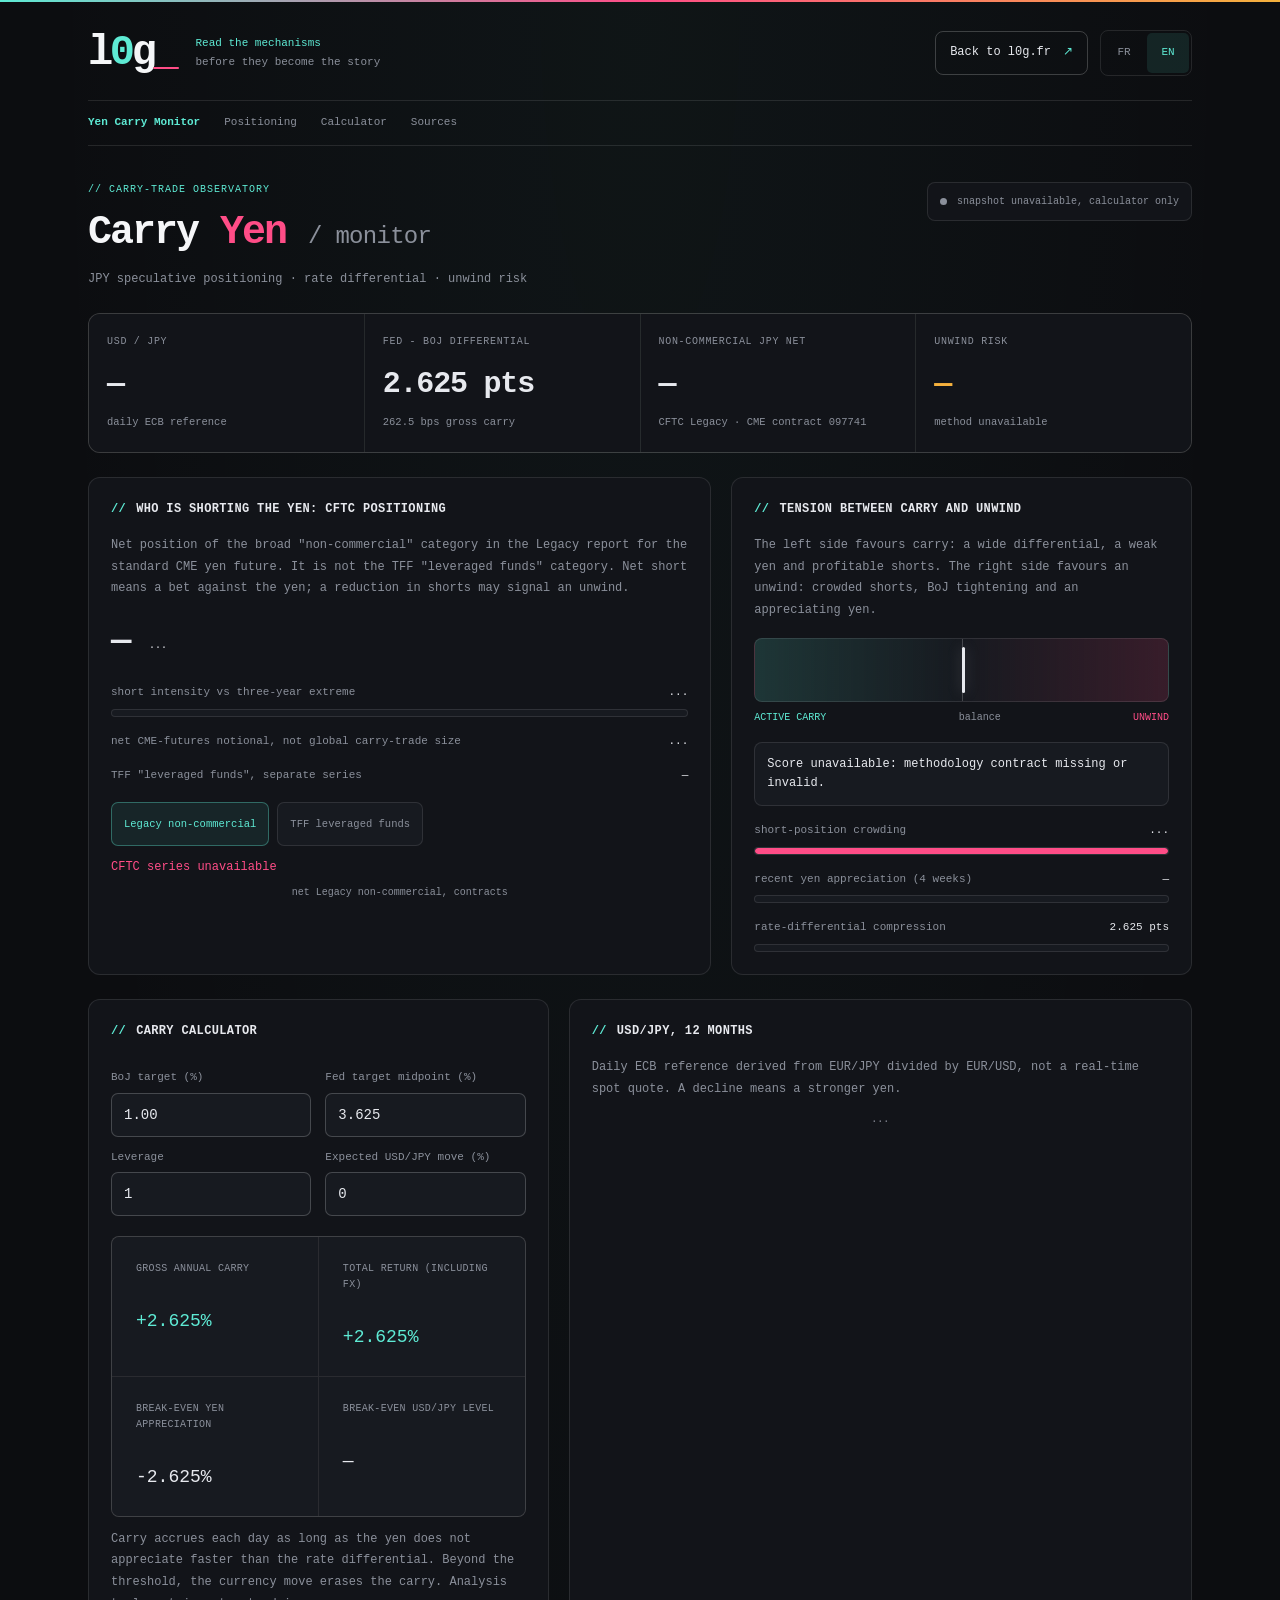
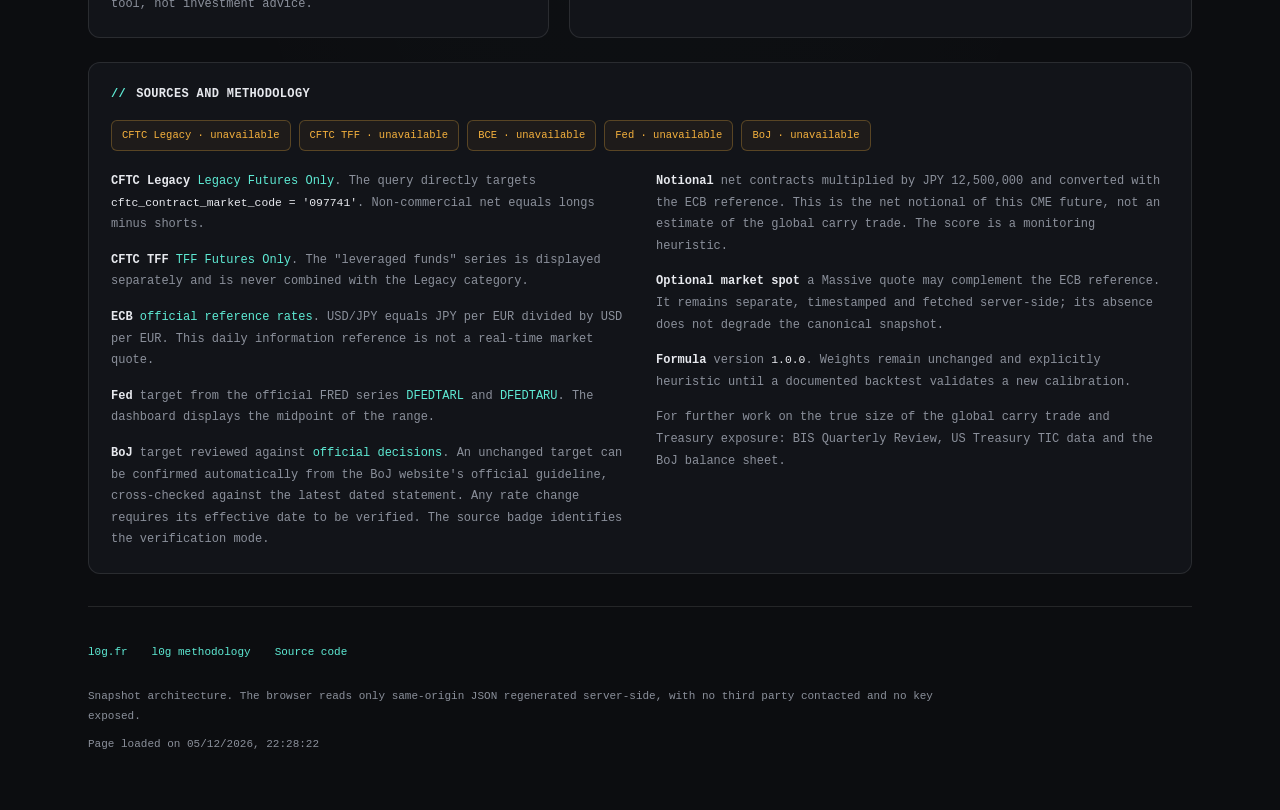
==== commit d36b536d: "fix: confirm unchanged BoJ targets from primary sources" ====
--- a/web/en/index.html
+++ b/web/en/index.html
@@ -133,7 +133,7 @@
       <p><b style="color:var(--text)">CFTC TFF</b> <a href="https://publicreporting.cftc.gov/resource/gpe5-46if.json" rel="noopener noreferrer">TFF Futures Only</a>. The "leveraged funds" series is displayed separately and is never combined with the Legacy category.</p>
       <p><b style="color:var(--text)">ECB</b> <a href="https://www.ecb.europa.eu/stats/policy_and_exchange_rates/euro_reference_exchange_rates/html/index.en.html" rel="noopener noreferrer">official reference rates</a>. USD/JPY equals JPY per EUR divided by USD per EUR. This daily information reference is not a real-time market quote.</p>
       <p><b style="color:var(--text)">Fed</b> target from the official FRED series <a href="https://fred.stlouisfed.org/series/DFEDTARL" rel="noopener noreferrer">DFEDTARL</a> and <a href="https://fred.stlouisfed.org/series/DFEDTARU" rel="noopener noreferrer">DFEDTARU</a>. The dashboard displays the midpoint of the range.</p>
-      <p><b style="color:var(--text)">BoJ</b> target configured with a date and verification URL based on <a href="https://www.boj.or.jp/en/mopo/mpmdeci/index.htm" rel="noopener noreferrer">official decisions</a>. An outdated configuration explicitly degrades the status.</p>
+      <p><b style="color:var(--text)">BoJ</b> target reviewed against <a href="https://www.boj.or.jp/en/mopo/mpmdeci/index.htm" rel="noopener noreferrer">official decisions</a>. An unchanged target can be confirmed automatically from the BoJ website's official guideline, cross-checked against the latest dated statement. Any rate change requires its effective date to be verified. The source badge identifies the verification mode.</p>
       <p><b style="color:var(--text)">Notional</b> net contracts multiplied by JPY 12,500,000 and converted with the ECB reference. This is the net notional of this CME future, not an estimate of the global carry trade. The score is a monitoring heuristic.</p>
       <p><b style="color:var(--text)">Optional market spot</b> a Massive quote may complement the ECB reference. It remains separate, timestamped and fetched server-side; its absence does not degrade the canonical snapshot.</p>
       <p><b style="color:var(--text)">Formula</b> version <code>1.0.0</code>. Weights remain unchanged and explicitly heuristic until a documented backtest validates a new calibration.</p>
@@ -152,6 +152,6 @@
   </footer>
 
 </div>
-<script src="../app.js?v=f07c1ad3b6f9"></script>
+<script src="../app.js?v=80cf76df005a"></script>
 </body>
 </html>
